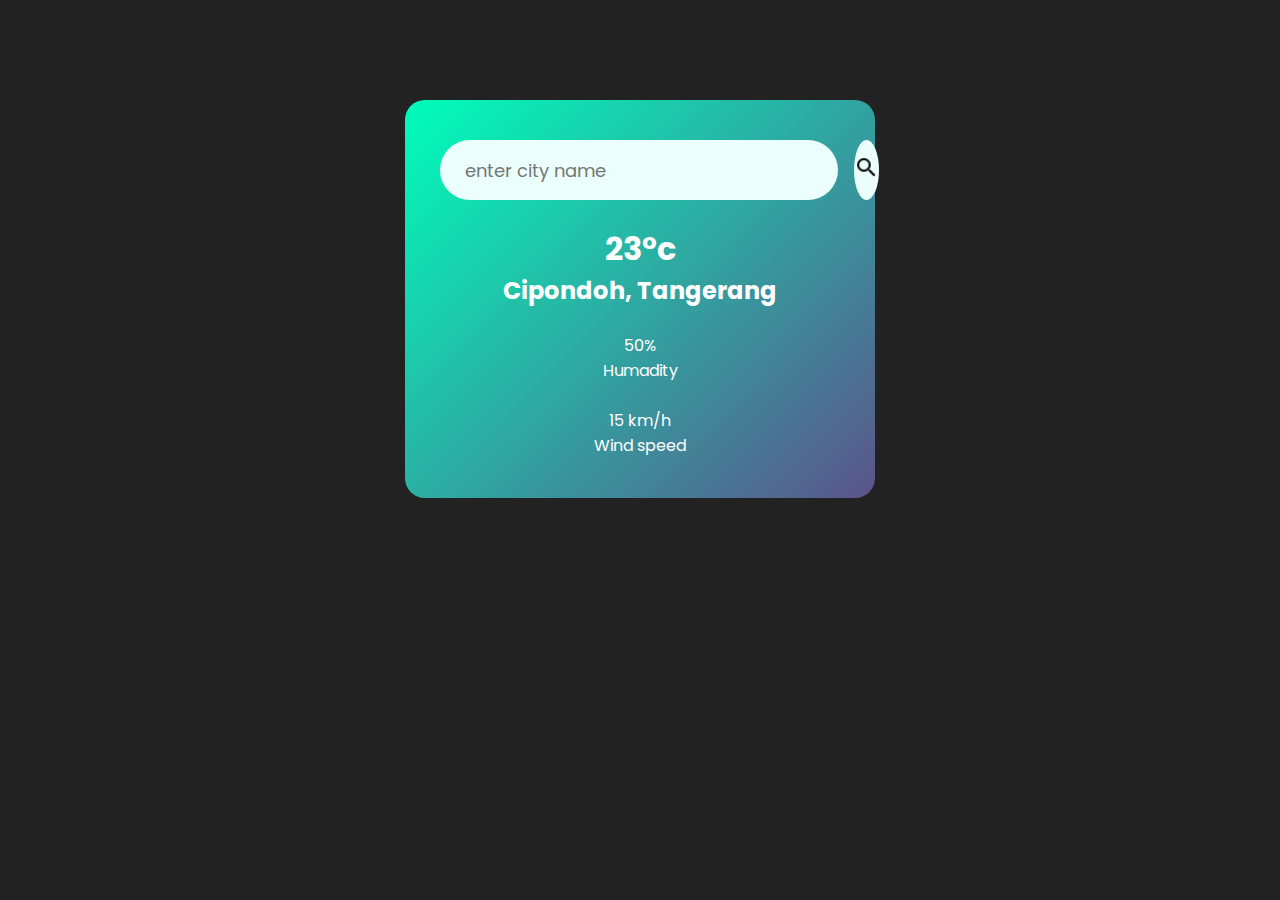
==== Project1/index.html @ 9bf5b4ad "commit" ====
<!DOCTYPE html>
<html lang="en">
  <head>
    <meta charset="UTF-8" />
    <meta name="viewport" content="width=device-width, initial-scale=1.0" />
    <link rel="stylesheet" href="style.css" />
    <title>Weather App</title>
  </head>
  <body>
    <div class="card">
      <div class="search">
        <input type="text" placeholder="enter city name" spellcheck="false" />
        <button>
          <img src="image/search.png" alt="search" />
        </button>
      </div>

      <div class="Weather">
        <img src="" alt="" class="weather-icon" />
        <h1 class="temp">23°c</h1>
        <h2 class="city">Cipondoh, Tangerang</h2>
        <div class="details">
          <div class="col">
            <img src="" alt="" />
            <div>
              <p class="humadity">50%</p>
              <p>Humadity</p>
            </div>
          </div>
          <div class="col">
            <img src="" alt="" />
            <div>
              <p class="wind">15 km/h</p>
              <p>Wind speed</p>
            </div>
          </div>
        </div>
      </div>
    </div>
  </body>
</html>
---- Project1/style.css ----
@import url('https://fonts.googleapis.com/css2?family=Poppins:ital,wght@0,100;0,200;0,300;0,400;0,500;0,600;0,700;0,800;0,900;1,100;1,200;1,300;1,400;1,500;1,600;1,700;1,800;1,900&display=swap');

* {
    margin: 0;
    padding: 0;
    font-family: 'Poppins';
    box-sizing: border-box;
}

body {
    background-color: #222;
}

.card {
    width: 90%;
    max-width: 470px;
    background: linear-gradient(135deg, #00feba, #5b548a);
    color: #fff;
    margin: 100px auto 0;
    border-radius: 20px;
    padding: 40px 35px;
    text-align: center;
}

.search {
    width: 100%;
    display: flex;
    align-items: center;
    justify-content: space-between;
}

.search input {
    border: 0;
    outline: 0;
    background: #ebfffc;
    color: #555;
    padding: 10px 25px;
    height: 60px;
    border-radius: 30px;
    flex: 1;
    margin-right: 16px;
    font-size: 18px;
}

.search button {
    border: 0;
    outline: 0;
    background: #ebfffc;
    border-radius: 50%;
    width: 60px;
    height: 60px;
    cursor: pointer;
}

.search button img {
    width: 25px;
}
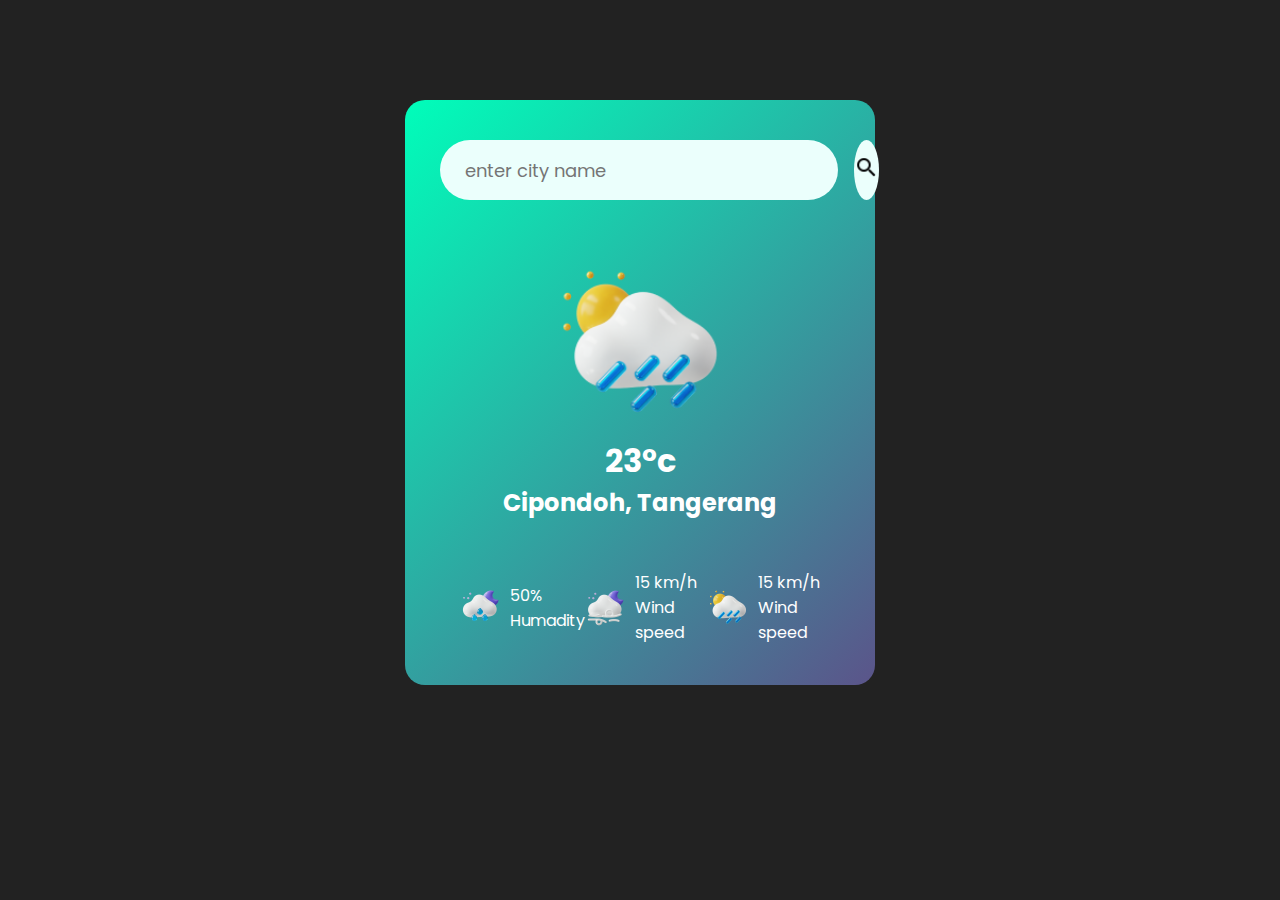
==== commit f814963d: "weather" ====
--- a/Project1/index.html
+++ b/Project1/index.html
@@ -16,19 +16,25 @@
       </div>
 
       <div class="Weather">
-        <img src="" alt="" class="weather-icon" />
+        <img src="image/sunCloudRain.png" alt="" class="weather-icon" />
         <h1 class="temp">23°c</h1>
         <h2 class="city">Cipondoh, Tangerang</h2>
         <div class="details">
           <div class="col">
-            <img src="" alt="" />
+            <img src="image/cloud.png" alt="" />
             <div>
               <p class="humadity">50%</p>
               <p>Humadity</p>
             </div>
           </div>
           <div class="col">
-            <img src="" alt="" />
+            <img src="image/cloudWind.png" alt="" />
+            <div>
+              <p class="wind">15 km/h</p>
+              <p>Wind speed</p>
+            </div>
+          <div class="col">
+            <img src="image/sunCloudRain.png" alt="" />
             <div>
               <p class="wind">15 km/h</p>
               <p>Wind speed</p>
--- a/Project1/style.css
+++ b/Project1/style.css
@@ -1,57 +1,91 @@
-@import url('https://fonts.googleapis.com/css2?family=Poppins:ital,wght@0,100;0,200;0,300;0,400;0,500;0,600;0,700;0,800;0,900;1,100;1,200;1,300;1,400;1,500;1,600;1,700;1,800;1,900&display=swap');
+@import url("https://fonts.googleapis.com/css2?family=Poppins:ital,wght@0,100;0,200;0,300;0,400;0,500;0,600;0,700;0,800;0,900;1,100;1,200;1,300;1,400;1,500;1,600;1,700;1,800;1,900&display=swap");
 
 * {
-    margin: 0;
-    padding: 0;
-    font-family: 'Poppins';
-    box-sizing: border-box;
+  margin: 0;
+  padding: 0;
+  font-family: "Poppins";
+  box-sizing: border-box;
 }
 
 body {
-    background-color: #222;
+  background-color: #222;
 }
 
 .card {
-    width: 90%;
-    max-width: 470px;
-    background: linear-gradient(135deg, #00feba, #5b548a);
-    color: #fff;
-    margin: 100px auto 0;
-    border-radius: 20px;
-    padding: 40px 35px;
-    text-align: center;
+  width: 90%;
+  max-width: 470px;
+  background: linear-gradient(135deg, #00feba, #5b548a);
+  color: #fff;
+  margin: 100px auto 0;
+  border-radius: 20px;
+  padding: 40px 35px;
+  text-align: center;
 }
 
 .search {
-    width: 100%;
-    display: flex;
-    align-items: center;
-    justify-content: space-between;
+  width: 100%;
+  display: flex;
+  align-items: center;
+  justify-content: space-between;
 }
 
 .search input {
-    border: 0;
-    outline: 0;
-    background: #ebfffc;
-    color: #555;
-    padding: 10px 25px;
-    height: 60px;
-    border-radius: 30px;
-    flex: 1;
-    margin-right: 16px;
-    font-size: 18px;
+  border: 0;
+  outline: 0;
+  background: #ebfffc;
+  color: #555;
+  padding: 10px 25px;
+  height: 60px;
+  border-radius: 30px;
+  flex: 1;
+  margin-right: 16px;
+  font-size: 18px;
 }
 
 .search button {
-    border: 0;
-    outline: 0;
-    background: #ebfffc;
-    border-radius: 50%;
-    width: 60px;
-    height: 60px;
-    cursor: pointer;
+  border: 0;
+  outline: 0;
+  background: #ebfffc;
+  border-radius: 50%;
+  width: 60px;
+  height: 60px;
+  cursor: pointer;
 }
 
 .search button img {
-    width: 25px;
-}+  width: 25px;
+}
+
+.weather-icon {
+  width: 170px;
+  margin-top: 60px;
+}
+
+.temp h1 {
+  font-size: 80px;
+  font-weight: 500;
+}
+.city h2 {
+  font-size: 50px;
+  font-weight: 500;
+  margin-top: -10px;
+}
+
+.details {
+  display: flex;
+  align-items: center;
+  justify-content: space-between;
+  padding: 0 20px;
+  margin-top: 50px;
+}
+
+.col {
+    display: flex;
+    align-items: center;
+    text-align: left;
+}
+
+.col img {
+    width: 40px;
+    margin-right: 10px;
+}
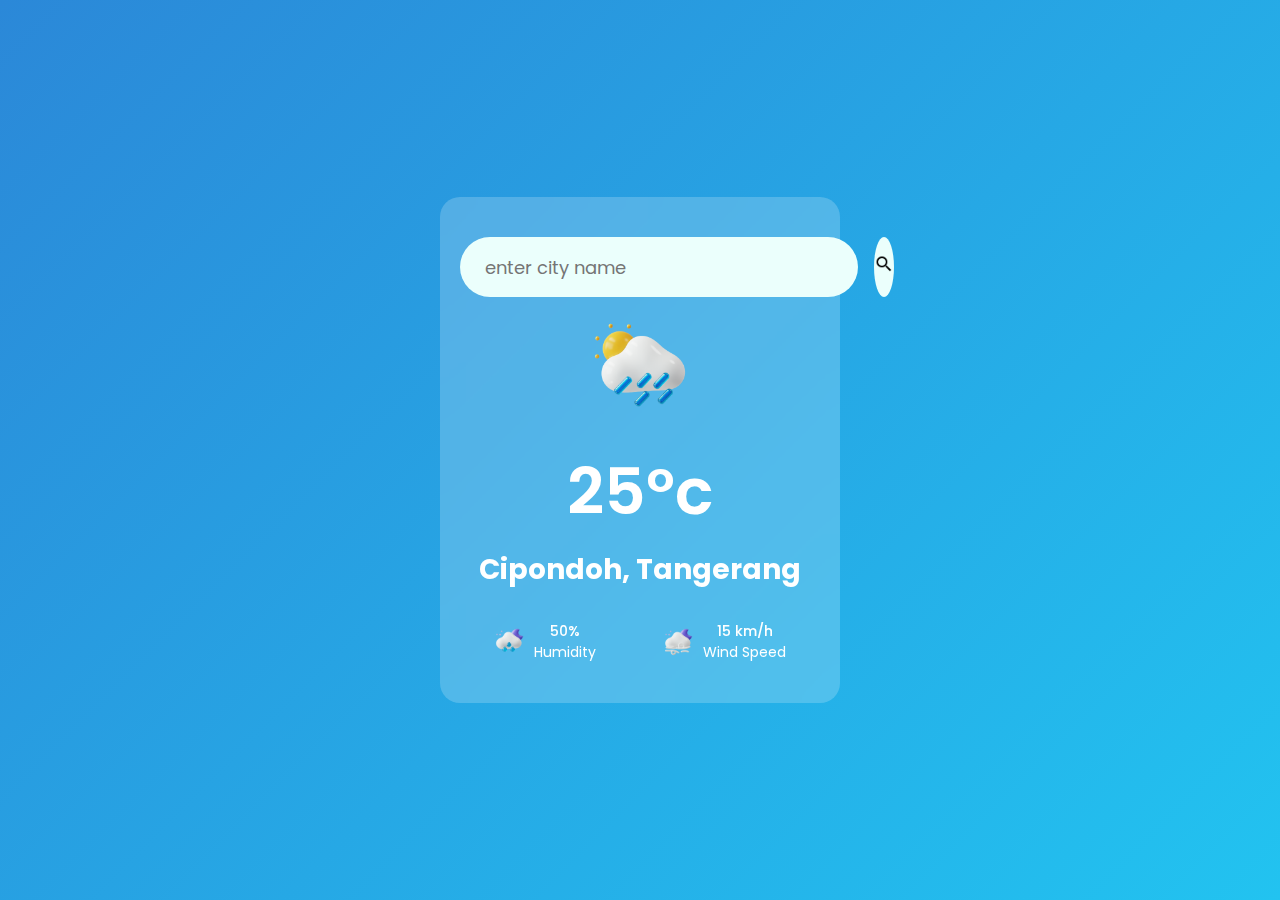
==== commit df10a175: "apikey" ====
--- a/Project1/index.html
+++ b/Project1/index.html
@@ -15,33 +15,43 @@
         </button>
       </div>
 
-      <div class="Weather">
+      <div class="weather-info">
         <img src="image/sunCloudRain.png" alt="" class="weather-icon" />
-        <h1 class="temp">23°c</h1>
+        <h1 class="temp">25°c</h1>
         <h2 class="city">Cipondoh, Tangerang</h2>
-        <div class="details">
-          <div class="col">
-            <img src="image/cloud.png" alt="" />
-            <div>
-              <p class="humadity">50%</p>
-              <p>Humadity</p>
-            </div>
+      </div>
+
+      <div class="details">
+        <div class="col">
+          <img src="image/cloud.png" alt="humidity" />
+          <div>
+            <p class="humidity">50%</p>
+            <p>Humidity</p>
           </div>
-          <div class="col">
-            <img src="image/cloudWind.png" alt="" />
-            <div>
-              <p class="wind">15 km/h</p>
-              <p>Wind speed</p>
-            </div>
-          <div class="col">
-            <img src="image/sunCloudRain.png" alt="" />
-            <div>
-              <p class="wind">15 km/h</p>
-              <p>Wind speed</p>
-            </div>
+        </div>
+        <div class="col">
+          <img src="image/cloudWind.png" alt="wind spgiteed" />
+          <div>
+            <p class="wind">15 km/h</p>
+            <p>Wind Speed</p>
           </div>
         </div>
       </div>
     </div>
+
+<script>
+
+const apikey ="9f3fbffc5df59cc56e78bf87365f81ca";
+const apiUrl = "https://api.openweathermap.org/data/2.5/weather?q=germany&appid="
+
+async function checkWeather(){
+  const response = await fetch(apiUrl + apikey);
+  var data = await response.json();
+
+  console.log(data);
+}
+
+</script>
+
   </body>
 </html>
--- a/Project1/style.css
+++ b/Project1/style.css
@@ -1,24 +1,28 @@
-@import url("https://fonts.googleapis.com/css2?family=Poppins:ital,wght@0,100;0,200;0,300;0,400;0,500;0,600;0,700;0,800;0,900;1,100;1,200;1,300;1,400;1,500;1,600;1,700;1,800;1,900&display=swap");
+@import url("https://fonts.googleapis.com/css2?family=Poppins:ital,wght@0,100;0,200;0,300;0,400;0,500;0,600;0,700;0,800;0,900&display=swap");
 
 * {
   margin: 0;
   padding: 0;
-  font-family: "Poppins";
+  font-family: "Poppins", sans-serif;
   box-sizing: border-box;
 }
 
 body {
-  background-color: #222;
+  background: linear-gradient(135deg, #2b88d8, #22c3f0);
+  height: 100vh;
+  display: flex;
+  justify-content: center;
+  align-items: center;
 }
 
 .card {
   width: 90%;
-  max-width: 470px;
-  background: linear-gradient(135deg, #00feba, #5b548a);
-  color: #fff;
-  margin: 100px auto 0;
+  max-width: 400px;
+  background: rgba(255, 255, 255, 0.2);
+  backdrop-filter: blur(10px);
+  color: white;
+  padding: 40px 20px;
   border-radius: 20px;
-  padding: 40px 35px;
   text-align: center;
 }
 
@@ -53,39 +57,51 @@
 }
 
 .search button img {
-  width: 25px;
+  width: 20px;
+}
+
+.weather-info {
+  margin-top: 20px;
 }
 
 .weather-icon {
-  width: 170px;
-  margin-top: 60px;
+  width: 100px;
+  margin-bottom: 20px;
 }
 
-.temp h1 {
-  font-size: 80px;
-  font-weight: 500;
+.temp {
+  font-size: 64px;
+  font-weight: 600;
+  margin-bottom: 10px;
 }
-.city h2 {
-  font-size: 50px;
-  font-weight: 500;
-  margin-top: -10px;
+
+.city {
+  font-size: 28px;
 }
 
 .details {
   display: flex;
-  align-items: center;
-  justify-content: space-between;
-  padding: 0 20px;
-  margin-top: 50px;
+  justify-content: space-around;
+  margin-top: 30px;
 }
 
 .col {
-    display: flex;
-    align-items: center;
-    text-align: left;
+  display: flex;
+  align-items: center;
 }
 
 .col img {
-    width: 40px;
-    margin-right: 10px;
+  width: 30px;
+  margin-right: 10px;
 }
+
+.humidity,
+.wind {
+  font-size: 18px;
+  font-weight: 500;
+}
+
+.details p {
+  margin: 0;
+  font-size: 14px;
+}
